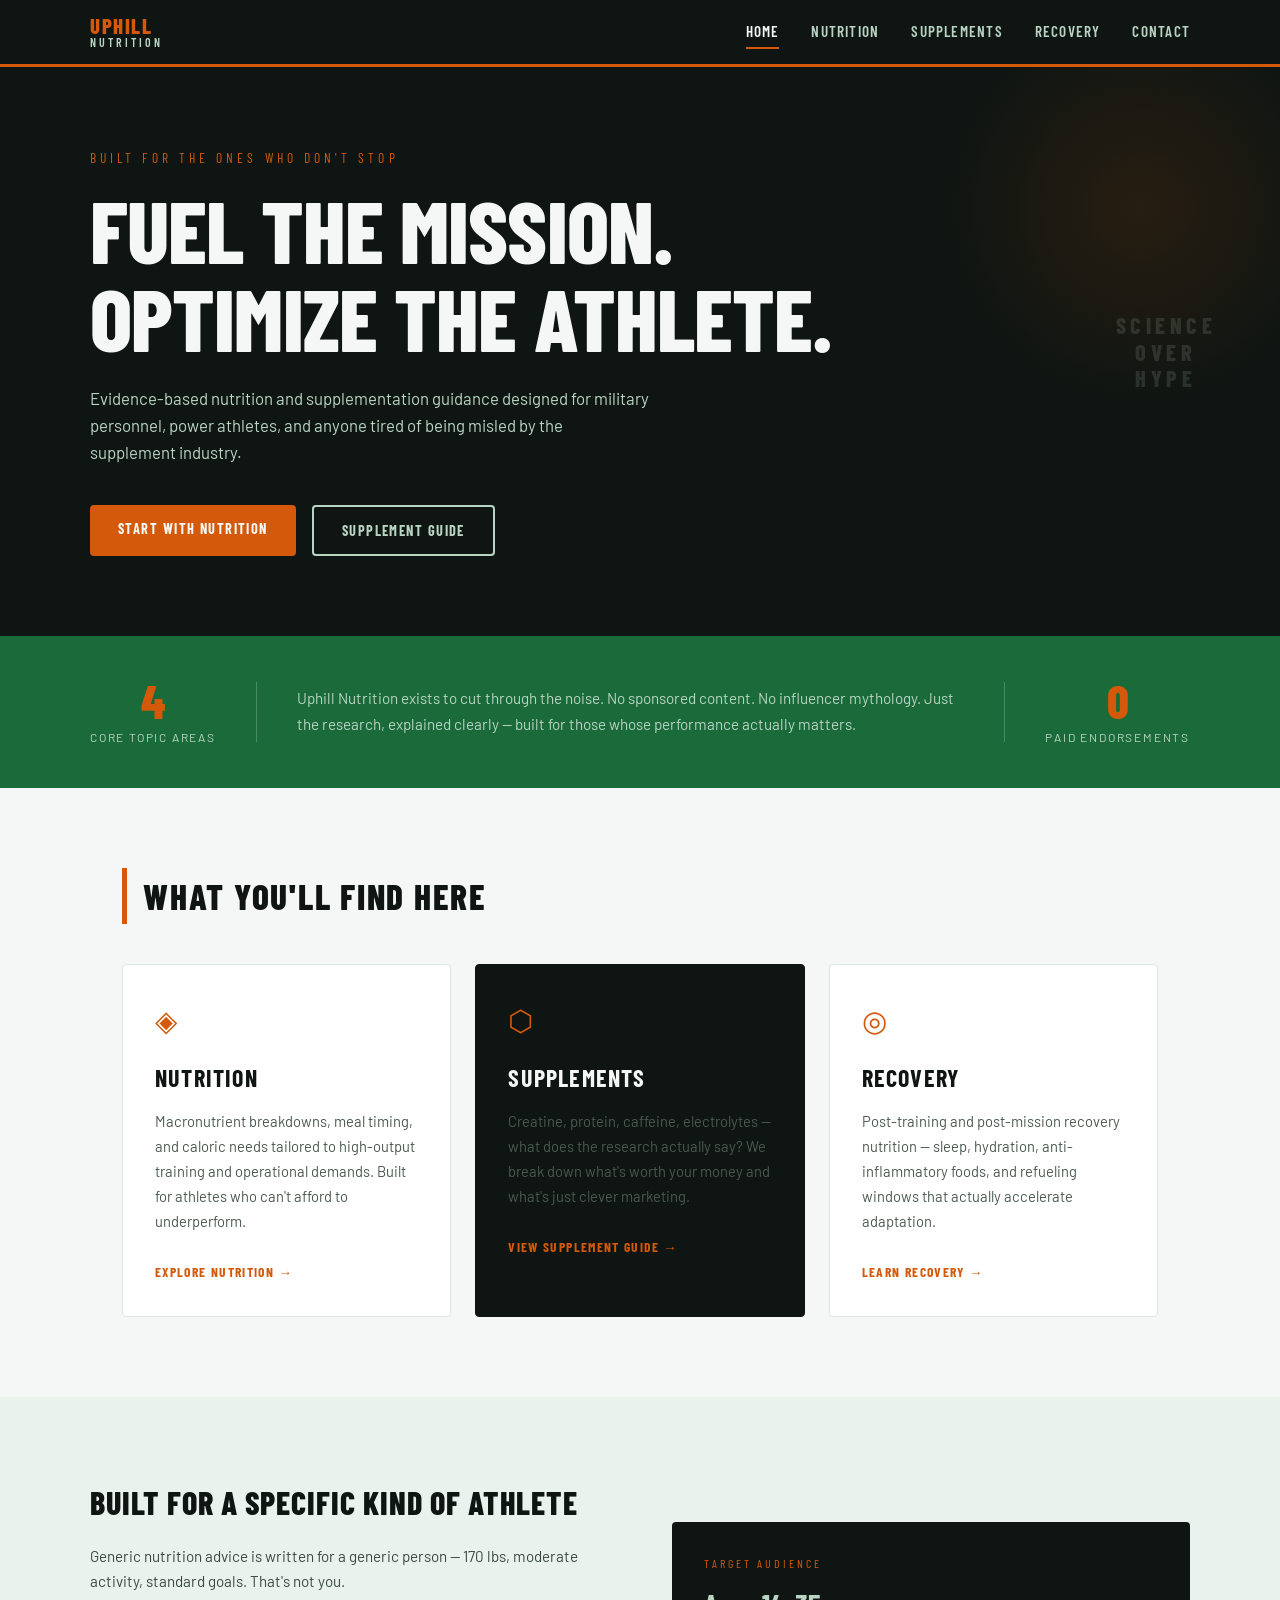
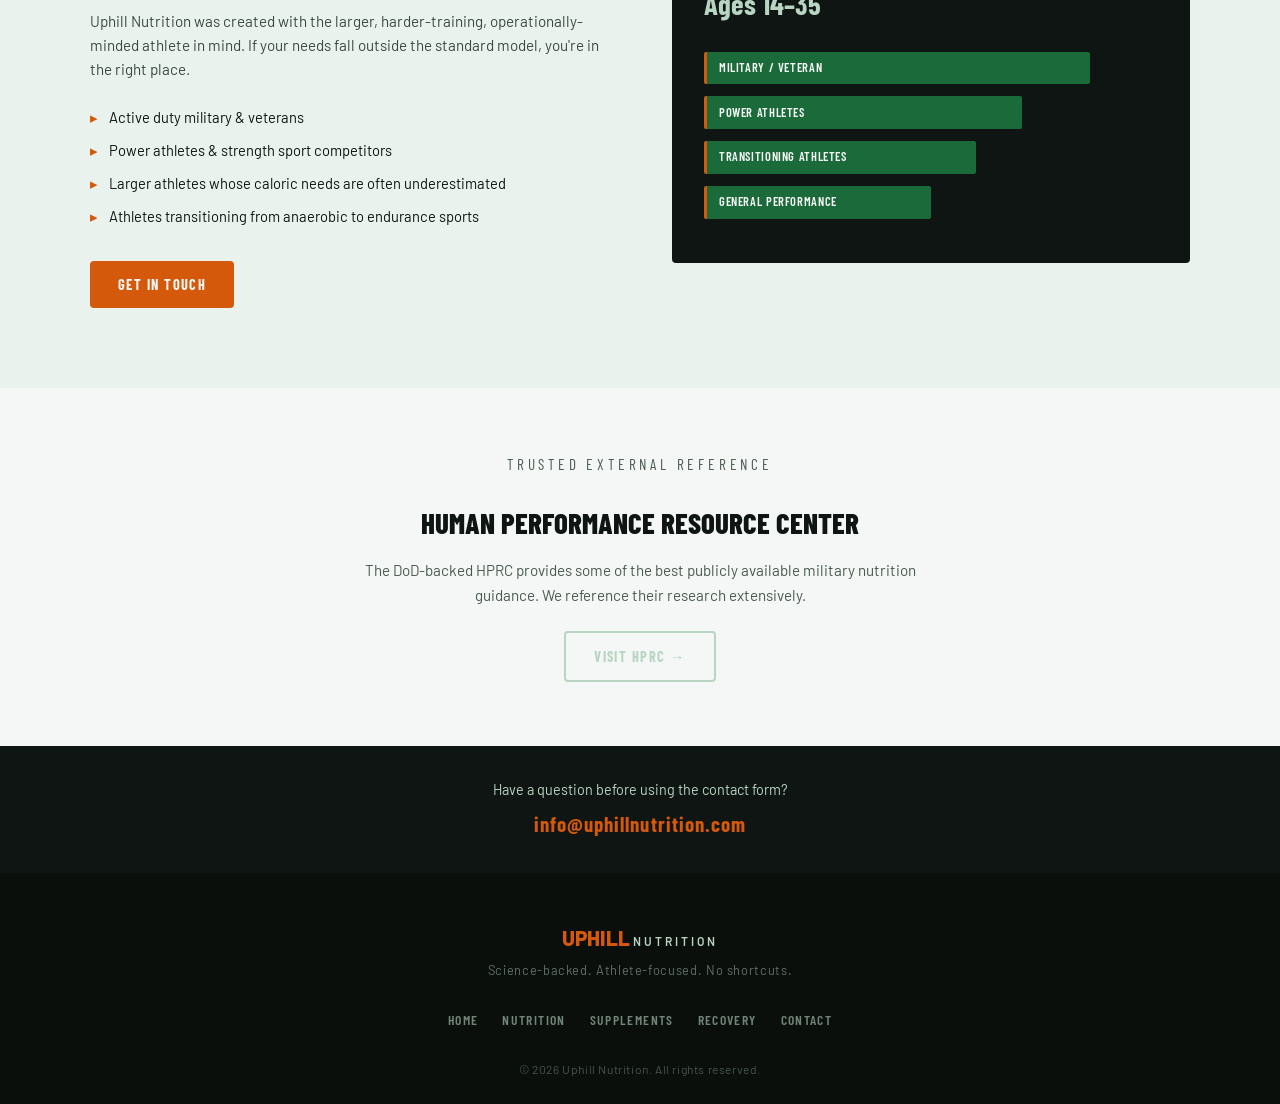
==== index.html @ 717323fa "Add files via upload HTML and CSS file uploaded" ====
<!DOCTYPE html>
<html lang="en">
<head>
  <meta charset="UTF-8">
  <meta name="viewport" content="width=device-width, initial-scale=1.0">
  <meta name="description" content="Uphill Nutrition — Evidence-based sports nutrition and supplementation guidance for military personnel and athletes.">
  <meta name="author" content="Darrian Hill">
  <meta name="keywords" content="sports nutrition, military fitness, supplements, creatine, protein, recovery, performance">
  <title>Uphill Nutrition | Home</title>
  <link rel="stylesheet" href="styles.css">
  <link rel="preconnect" href="https://fonts.googleapis.com">
  <link href="https://fonts.googleapis.com/css2?family=Barlow+Condensed:wght@400;600;700;800&family=Barlow:wght@400;500;600&display=swap" rel="stylesheet">
</head>
<body>

  <header>
    <div class="header-inner">
      <div class="logo">
        <span class="logo-up">UPHILL</span>
        <span class="logo-nutrition">NUTRITION</span>
      </div>
      <nav>
        <a href="index.html" class="active">Home</a>
        <a href="nutrition.html">Nutrition</a>
        <a href="supplements.html">Supplements</a>
        <a href="recovery.html">Recovery</a>
        <a href="contact.html">Contact</a>
      </nav>
    </div>
  </header>

  <main>

    <!-- Hero Section -->
    <section class="hero">
      <div class="hero-content">
        <p class="hero-label">Built for the ones who don't stop</p>
        <h1>Fuel the Mission.<br>Optimize the Athlete.</h1>
        <p class="hero-sub">
          Evidence-based nutrition and supplementation guidance designed for military personnel,
          power athletes, and anyone tired of being misled by the supplement industry.
        </p>
        <div class="hero-cta">
          <a href="nutrition.html" class="btn-primary">Start with Nutrition</a>
          <a href="supplements.html" class="btn-secondary">Supplement Guide</a>
        </div>
      </div>
      <div class="hero-badge">
        <span>Science</span>
        <span>Over</span>
        <span>Hype</span>
      </div>
    </section>

    <!-- Mission Strip -->
    <section class="mission-strip">
      <div class="strip-inner">
        <div class="strip-stat">
          <span class="stat-num">4</span>
          <span class="stat-label">Core Topic Areas</span>
        </div>
        <div class="strip-divider"></div>
        <div class="strip-text">
          Uphill Nutrition exists to cut through the noise. No sponsored content. No
          influencer mythology. Just the research, explained clearly — built for those
          whose performance actually matters.
        </div>
        <div class="strip-divider"></div>
        <div class="strip-stat">
          <span class="stat-num">0</span>
          <span class="stat-label">Paid Endorsements</span>
        </div>
      </div>
    </section>

    <!-- Page Cards -->
    <section class="cards-section">
      <h2 class="section-heading">What You'll Find Here</h2>

      <div class="cards-grid">

        <article class="card">
          <div class="card-icon">◈</div>
          <h3>Nutrition</h3>
          <p>
            Macronutrient breakdowns, meal timing, and caloric needs tailored to
            high-output training and operational demands. Built for athletes who
            can't afford to underperform.
          </p>
          <a href="nutrition.html" class="card-link">Explore Nutrition →</a>
        </article>

        <article class="card card-accent">
          <div class="card-icon">⬡</div>
          <h3>Supplements</h3>
          <p>
            Creatine, protein, caffeine, electrolytes — what does the research
            actually say? We break down what's worth your money and what's just
            clever marketing.
          </p>
          <a href="supplements.html" class="card-link">View Supplement Guide →</a>
        </article>

        <article class="card">
          <div class="card-icon">◎</div>
          <h3>Recovery</h3>
          <p>
            Post-training and post-mission recovery nutrition — sleep, hydration,
            anti-inflammatory foods, and refueling windows that actually accelerate
            adaptation.
          </p>
          <a href="recovery.html" class="card-link">Learn Recovery →</a>
        </article>

      </div>
    </section>

    <!-- Who We're For -->
    <section class="audience-section">
      <div class="audience-inner">
        <div class="audience-text">
          <h2>Built for a Specific Kind of Athlete</h2>
          <p>
            Generic nutrition advice is written for a generic person — 170 lbs, moderate
            activity, standard goals. That's not you.
          </p>
          <p>
            Uphill Nutrition was created with the larger, harder-training, operationally-
            minded athlete in mind. If your needs fall outside the standard model, you're
            in the right place.
          </p>
          <ul class="audience-list">
            <li>Active duty military &amp; veterans</li>
            <li>Power athletes &amp; strength sport competitors</li>
            <li>Larger athletes whose caloric needs are often underestimated</li>
            <li>Athletes transitioning from anaerobic to endurance sports</li>
          </ul>
          <a href="contact.html" class="btn-primary">Get in Touch</a>
        </div>
        <div class="audience-visual">
          <div class="visual-block">
            <div class="visual-label">TARGET AUDIENCE</div>
            <div class="visual-range">Ages 14–35</div>
            <div class="visual-bar-wrap">
              <div class="visual-bar" style="width: 85%">Military / Veteran</div>
            </div>
            <div class="visual-bar-wrap">
              <div class="visual-bar" style="width: 70%">Power Athletes</div>
            </div>
            <div class="visual-bar-wrap">
              <div class="visual-bar" style="width: 60%">Transitioning Athletes</div>
            </div>
            <div class="visual-bar-wrap">
              <div class="visual-bar" style="width: 50%">General Performance</div>
            </div>
          </div>
        </div>
      </div>
    </section>

    <!-- External Resource Callout -->
    <section class="resource-callout">
      <p class="resource-label">Trusted External Reference</p>
      <h3>Human Performance Resource Center</h3>
      <p>
        The DoD-backed HPRC provides some of the best publicly available military
        nutrition guidance. We reference their research extensively.
      </p>
      <a href="https://www.hprc-online.org" target="_blank" rel="noopener" class="btn-secondary">
        Visit HPRC →
      </a>
    </section>

    <!-- Email Contact Strip -->
    <section class="contact-strip">
      <p>Have a question before using the contact form?</p>
      <a href="mailto:info@uphillnutrition.com" class="email-link">info@uphillnutrition.com</a>
    </section>

  </main>

  <footer>
    <div class="footer-inner">
      <div class="footer-brand">
        <span class="logo-up">UPHILL</span>
        <span class="logo-nutrition">NUTRITION</span>
        <p>Science-backed. Athlete-focused. No shortcuts.</p>
      </div>
      <nav class="footer-nav">
        <a href="index.html">Home</a>
        <a href="nutrition.html">Nutrition</a>
        <a href="supplements.html">Supplements</a>
        <a href="recovery.html">Recovery</a>
        <a href="contact.html">Contact</a>
      </nav>
      <p class="footer-copy">&copy; 2026 Uphill Nutrition. All rights reserved.</p>
    </div>
  </footer>

</body>
</html>
---- styles.css ----
/* ============================================================
   Uphill Nutrition — styles.css
   CIS 300 | Darrian Hill | dnhill4
   ============================================================ */


:root {
  --text: #0f1512;
  --background: #f4f7f5;
  --primary: #1b6b3a;
  --secondary: #b8d4c3;
  --accent: #d4590a;

  --font-display: 'Barlow Condensed', sans-serif;
  --font-body: 'Barlow', sans-serif;

  --max-width: 1100px;
  --radius: 4px;
  --transition: 0.2s ease;
}


* {
  margin: 0;
  padding: 0;
  box-sizing: border-box;
}

body {
  font-family: var(--font-body);
  background-color: var(--background);
  color: var(--text);
  font-size: 1rem;
  line-height: 1.6;
}

img {
  max-width: 100%;
  display: block;
}

a {
  text-decoration: none;
  color: inherit;
}

ul {
  list-style: none;
}

/* --- Header ----------------------------------------------- */
header {
  background-color: var(--text);
  color: var(--background);
  padding: 0 2rem;
  position: sticky;
  top: 0;
  z-index: 100;
  border-bottom: 3px solid var(--accent);
}

.header-inner {
  max-width: var(--max-width);
  margin: 0 auto;
  display: flex;
  align-items: center;
  justify-content: space-between;
  height: 64px;
}

/* --- Logo -------------------------------------------------- */
.logo {
  display: flex;
  flex-direction: column;
  line-height: 1;
  font-family: var(--font-display);
  letter-spacing: 0.1em;
}

.logo-up {
  font-size: 1.3rem;
  font-weight: 800;
  color: var(--accent);
}

.logo-nutrition {
  font-size: 0.75rem;
  font-weight: 600;
  color: var(--secondary);
  letter-spacing: 0.25em;
}

/* --- Navigation -------------------------------------------- */
nav {
  display: flex;
  gap: 2rem;
  font-family: var(--font-display);
  font-weight: 600;
  font-size: 0.95rem;
  letter-spacing: 0.08em;
  text-transform: uppercase;
}

nav a {
  color: var(--secondary);
  padding: 4px 0;
  border-bottom: 2px solid transparent;
  transition: color var(--transition), border-color var(--transition);
}

nav a:hover,
nav a.active {
  color: var(--background);
  border-bottom-color: var(--accent);
}

/* --- Hero -------------------------------------------------- */
.hero {
  background-color: var(--text);
  color: var(--background);
  padding: 5rem 2rem;
  position: relative;
  overflow: hidden;
}

.hero::before {
  content: '';
  position: absolute;
  top: -60px;
  right: -60px;
  width: 400px;
  height: 400px;
  background: radial-gradient(circle, rgba(212, 89, 10, 0.12) 0%, transparent 70%);
  pointer-events: none;
}

.hero-content {
  max-width: var(--max-width);
  margin: 0 auto;
}

.hero-label {
  font-family: var(--font-display);
  font-size: 0.85rem;
  letter-spacing: 0.3em;
  text-transform: uppercase;
  color: var(--accent);
  margin-bottom: 1rem;
}

.hero h1 {
  font-family: var(--font-display);
  font-size: clamp(2.8rem, 7vw, 5.5rem);
  font-weight: 800;
  line-height: 1;
  letter-spacing: -0.01em;
  text-transform: uppercase;
  margin-bottom: 1.5rem;
}

.hero-sub {
  max-width: 560px;
  color: var(--secondary);
  font-size: 1.05rem;
  margin-bottom: 2.5rem;
}

.hero-cta {
  display: flex;
  gap: 1rem;
  flex-wrap: wrap;
}

.hero-badge {
  position: absolute;
  right: 4rem;
  top: 50%;
  transform: translateY(-50%);
  display: flex;
  flex-direction: column;
  align-items: center;
  font-family: var(--font-display);
  font-weight: 800;
  font-size: 1.4rem;
  letter-spacing: 0.2em;
  text-transform: uppercase;
  color: rgba(184, 212, 195, 0.15);
  line-height: 1.2;
}

/* --- Buttons ----------------------------------------------- */
.btn-primary {
  display: inline-block;
  background-color: var(--accent);
  color: var(--background);
  font-family: var(--font-display);
  font-weight: 700;
  font-size: 0.9rem;
  letter-spacing: 0.1em;
  text-transform: uppercase;
  padding: 0.75rem 1.75rem;
  border-radius: var(--radius);
  transition: background-color var(--transition), transform var(--transition);
}

.btn-primary:hover {
  background-color: #b84a06;
  transform: translateY(-2px);
}

.btn-secondary {
  display: inline-block;
  border: 2px solid var(--secondary);
  color: var(--secondary);
  font-family: var(--font-display);
  font-weight: 700;
  font-size: 0.9rem;
  letter-spacing: 0.1em;
  text-transform: uppercase;
  padding: 0.75rem 1.75rem;
  border-radius: var(--radius);
  transition: background-color var(--transition), color var(--transition);
}

.btn-secondary:hover {
  background-color: var(--secondary);
  color: var(--text);
}

/* --- Mission Strip ----------------------------------------- */
.mission-strip {
  background-color: var(--primary);
  color: var(--background);
  padding: 2.5rem 2rem;
}

.strip-inner {
  max-width: var(--max-width);
  margin: 0 auto;
  display: flex;
  align-items: center;
  gap: 2.5rem;
}

.strip-stat {
  display: flex;
  flex-direction: column;
  align-items: center;
  min-width: 100px;
  text-align: center;
}

.stat-num {
  font-family: var(--font-display);
  font-size: 3rem;
  font-weight: 800;
  color: var(--accent);
  line-height: 1;
}

.stat-label {
  font-size: 0.75rem;
  letter-spacing: 0.15em;
  text-transform: uppercase;
  color: var(--secondary);
  margin-top: 0.25rem;
}

.strip-divider {
  width: 1px;
  height: 60px;
  background-color: rgba(184, 212, 195, 0.3);
  flex-shrink: 0;
}

.strip-text {
  font-size: 0.95rem;
  color: var(--secondary);
  flex: 1;
  line-height: 1.7;
}

/* --- Cards Section ----------------------------------------- */
.cards-section {
  padding: 5rem 2rem;
  max-width: var(--max-width);
  margin: 0 auto;
}

.section-heading {
  font-family: var(--font-display);
  font-size: 2.2rem;
  font-weight: 800;
  text-transform: uppercase;
  letter-spacing: 0.05em;
  margin-bottom: 2.5rem;
  color: var(--text);
  border-left: 5px solid var(--accent);
  padding-left: 1rem;
}

.cards-grid {
  display: grid;
  grid-template-columns: repeat(3, 1fr);
  gap: 1.5rem;
}

/* --- Card -------------------------------------------------- */
.card {
  background-color: #ffffff;
  border: 1px solid #dde8e2;
  border-radius: var(--radius);
  padding: 2rem;
  transition: transform var(--transition), box-shadow var(--transition);
}

.card:hover {
  transform: translateY(-4px);
  box-shadow: 0 12px 32px rgba(27, 107, 58, 0.1);
}

.card-accent {
  background-color: var(--text);
  color: var(--background);
  border-color: var(--text);
}

.card-accent p {
  color: var(--secondary);
}

.card-icon {
  font-size: 1.8rem;
  color: var(--accent);
  margin-bottom: 1rem;
}

.card h3 {
  font-family: var(--font-display);
  font-size: 1.5rem;
  font-weight: 700;
  text-transform: uppercase;
  letter-spacing: 0.05em;
  margin-bottom: 0.75rem;
}

.card p {
  font-size: 0.92rem;
  color: #4a5a50;
  line-height: 1.7;
  margin-bottom: 1.5rem;
}

.card-link {
  font-family: var(--font-display);
  font-weight: 700;
  font-size: 0.85rem;
  letter-spacing: 0.1em;
  text-transform: uppercase;
  color: var(--accent);
  border-bottom: 1px solid transparent;
  transition: border-color var(--transition);
}

.card-link:hover {
  border-bottom-color: var(--accent);
}

/* --- Audience Section -------------------------------------- */
.audience-section {
  background-color: #eaf2ed;
  padding: 5rem 2rem;
}

.audience-inner {
  max-width: var(--max-width);
  margin: 0 auto;
  display: grid;
  grid-template-columns: 1fr 1fr;
  gap: 4rem;
  align-items: center;
}

.audience-text h2 {
  font-family: var(--font-display);
  font-size: 2rem;
  font-weight: 800;
  text-transform: uppercase;
  letter-spacing: 0.03em;
  margin-bottom: 1rem;
  color: var(--text);
}

.audience-text p {
  color: #3a4a40;
  margin-bottom: 1rem;
  font-size: 0.95rem;
}

.audience-list {
  margin: 1.5rem 0 2rem;
  display: flex;
  flex-direction: column;
  gap: 0.6rem;
}

.audience-list li {
  font-size: 0.92rem;
  color: var(--text);
  padding-left: 1.2rem;
  position: relative;
}

.audience-list li::before {
  content: '▸';
  position: absolute;
  left: 0;
  color: var(--accent);
}

/* --- Visual Block ------------------------------------------ */
.visual-block {
  background-color: var(--text);
  color: var(--background);
  border-radius: var(--radius);
  padding: 2rem;
}

.visual-label {
  font-family: var(--font-display);
  font-size: 0.75rem;
  letter-spacing: 0.25em;
  text-transform: uppercase;
  color: var(--accent);
  margin-bottom: 0.5rem;
}

.visual-range {
  font-family: var(--font-display);
  font-size: 1.8rem;
  font-weight: 700;
  color: var(--secondary);
  margin-bottom: 1.5rem;
}

.visual-bar-wrap {
  margin-bottom: 0.75rem;
}

.visual-bar {
  background-color: var(--primary);
  color: var(--background);
  font-size: 0.78rem;
  font-family: var(--font-display);
  font-weight: 600;
  letter-spacing: 0.05em;
  text-transform: uppercase;
  padding: 0.4rem 0.75rem;
  border-radius: 2px;
  border-left: 3px solid var(--accent);
  transition: width var(--transition);
}

/* --- Resource Callout -------------------------------------- */
.resource-callout {
  text-align: center;
  padding: 4rem 2rem;
  max-width: 640px;
  margin: 0 auto;
}

.resource-label {
  font-family: var(--font-display);
  font-size: 0.75rem;
  letter-spacing: 0.25em;
  text-transform: uppercase;
  color: var(--accent);
  margin-bottom: 0.5rem;
}

.resource-callout h3 {
  font-family: var(--font-display);
  font-size: 1.8rem;
  font-weight: 800;
  text-transform: uppercase;
  margin-bottom: 0.75rem;
}

.resource-callout p {
  color: #4a5a50;
  margin-bottom: 1.5rem;
  font-size: 0.95rem;
}

/* --- Contact Strip ----------------------------------------- */
.contact-strip {
  background-color: var(--text);
  color: var(--secondary);
  text-align: center;
  padding: 2rem;
  font-size: 0.9rem;
}

.email-link {
  display: block;
  font-family: var(--font-display);
  font-size: 1.3rem;
  font-weight: 700;
  color: var(--accent);
  letter-spacing: 0.05em;
  margin-top: 0.4rem;
  transition: color var(--transition);
}

.email-link:hover {
  color: #ff7a3a;
}

/* --- Footer ------------------------------------------------ */
footer {
  background-color: #0a0f0c;
  color: var(--secondary);
  padding: 3rem 2rem 1.5rem;
}

.footer-inner {
  max-width: var(--max-width);
  margin: 0 auto;
  display: flex;
  flex-direction: column;
  align-items: center;
  gap: 1.5rem;
  text-align: center;
}

.footer-brand p {
  font-size: 0.8rem;
  color: rgba(184, 212, 195, 0.5);
  margin-top: 0.4rem;
  letter-spacing: 0.05em;
}

.footer-nav {
  display: flex;
  gap: 1.5rem;
  font-family: var(--font-display);
  font-size: 0.85rem;
  font-weight: 600;
  letter-spacing: 0.1em;
  text-transform: uppercase;
}

.footer-nav a {
  color: rgba(184, 212, 195, 0.6);
  transition: color var(--transition);
}

.footer-nav a:hover {
  color: var(--background);
}

.footer-copy {
  font-size: 0.75rem;
  color: rgba(184, 212, 195, 0.35);
  letter-spacing: 0.05em;
}
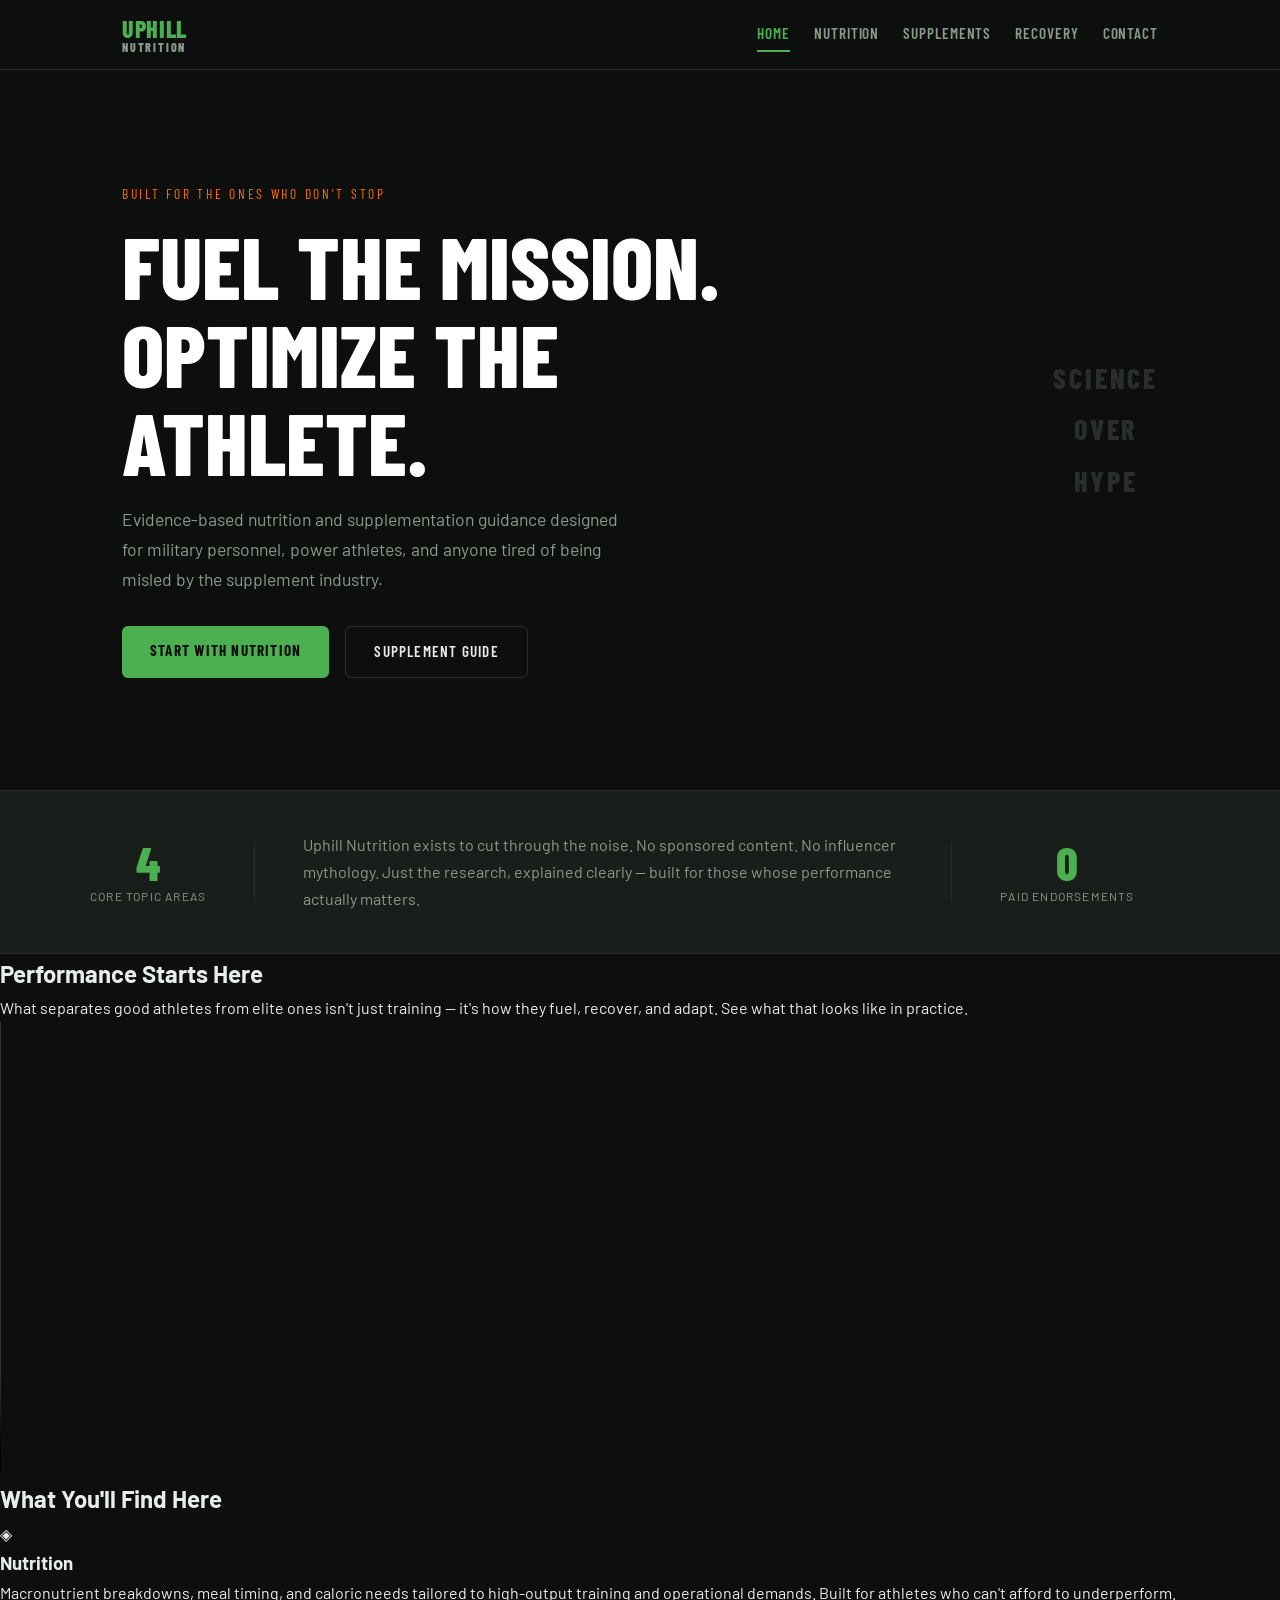
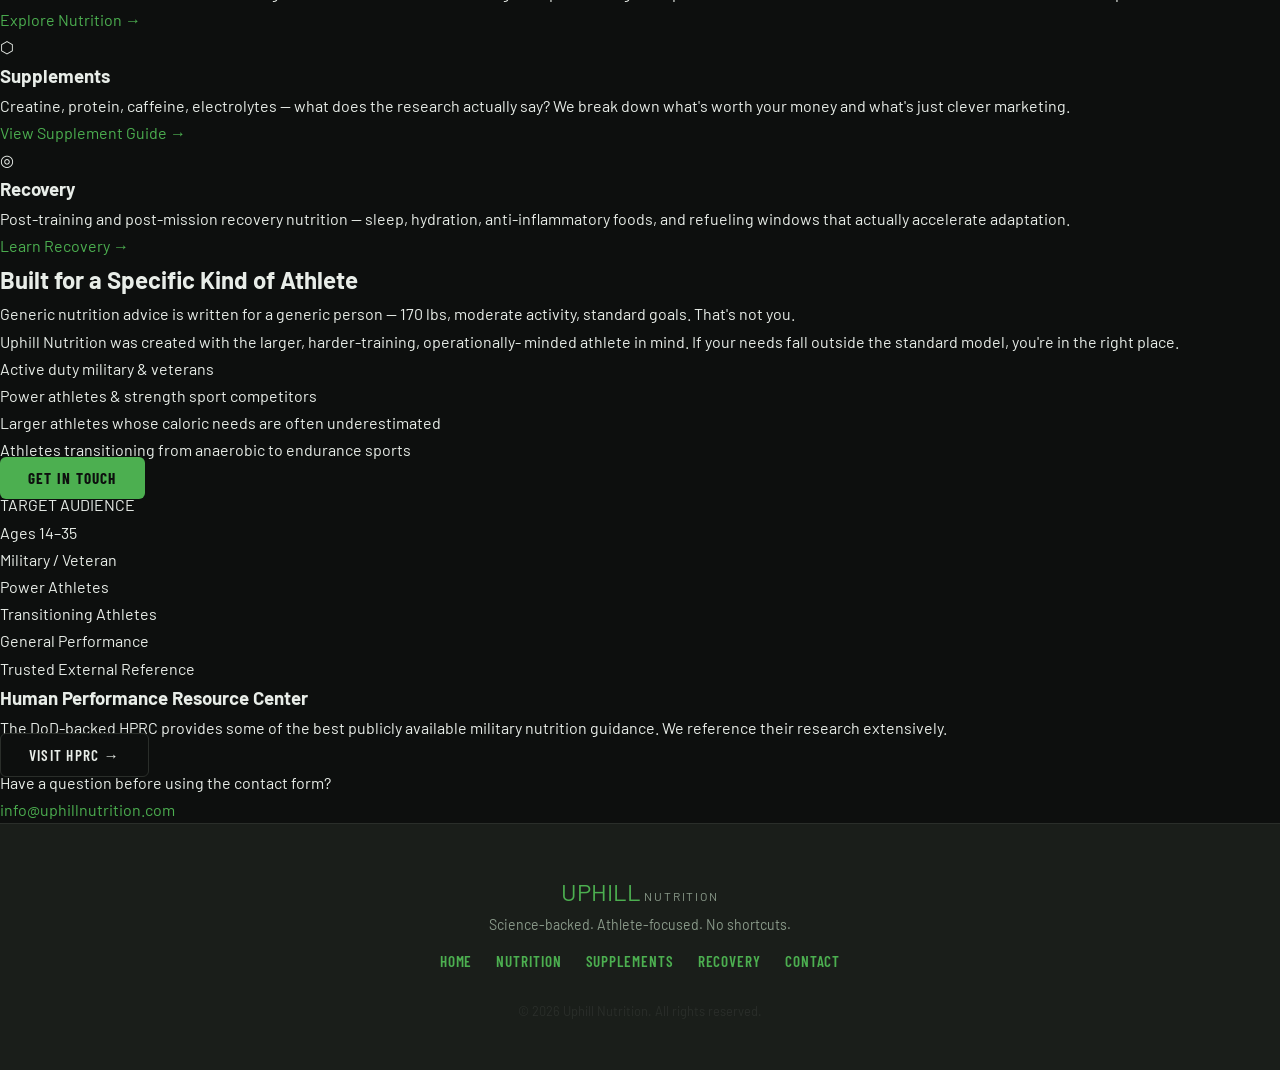
==== commit 1efb1373: "Update index.html" ====
--- a/index.html
+++ b/index.html
@@ -10,9 +10,19 @@
   <link rel="stylesheet" href="styles.css">
   <link rel="preconnect" href="https://fonts.googleapis.com">
   <link href="https://fonts.googleapis.com/css2?family=Barlow+Condensed:wght@400;600;700;800&family=Barlow:wght@400;500;600&display=swap" rel="stylesheet">
+ 
+  <!-- Google Analytics -->
+  <script async src="https://www.googletagmanager.com/gtag/js?id=G-QLV8TB758B"></script>
+  <script>
+    window.dataLayer = window.dataLayer || [];
+    function gtag(){dataLayer.push(arguments);}
+    gtag('js', new Date());
+    gtag('config', 'G-QLV8TB758B');
+  </script>
+ 
 </head>
 <body>
-
+ 
   <header>
     <div class="header-inner">
       <div class="logo">
@@ -28,9 +38,9 @@
       </nav>
     </div>
   </header>
-
+ 
   <main>
-
+ 
     <!-- Hero Section -->
     <section class="hero">
       <div class="hero-content">
@@ -51,7 +61,7 @@
         <span>Hype</span>
       </div>
     </section>
-
+ 
     <!-- Mission Strip -->
     <section class="mission-strip">
       <div class="strip-inner">
@@ -72,13 +82,30 @@
         </div>
       </div>
     </section>
-
+ 
+    <!-- Video Section -->
+    <section class="video-section">
+      <div class="video-inner">
+        <h2 class="section-heading">Performance Starts Here</h2>
+        <p class="video-sub">
+          What separates good athletes from elite ones isn't just training — it's how they fuel,
+          recover, and adapt. See what that looks like in practice.
+        </p>
+        <div class="video-wrap">
+          <video width="900" controls>
+            <source src="videos/athlete-training.mp4" type="video/mp4">
+            Your browser does not support the video tag. Please update your browser to view this content.
+          </video>
+        </div>
+      </div>
+    </section>
+ 
     <!-- Page Cards -->
     <section class="cards-section">
       <h2 class="section-heading">What You'll Find Here</h2>
-
+ 
       <div class="cards-grid">
-
+ 
         <article class="card">
           <div class="card-icon">◈</div>
           <h3>Nutrition</h3>
@@ -89,7 +116,7 @@
           </p>
           <a href="nutrition.html" class="card-link">Explore Nutrition →</a>
         </article>
-
+ 
         <article class="card card-accent">
           <div class="card-icon">⬡</div>
           <h3>Supplements</h3>
@@ -100,7 +127,7 @@
           </p>
           <a href="supplements.html" class="card-link">View Supplement Guide →</a>
         </article>
-
+ 
         <article class="card">
           <div class="card-icon">◎</div>
           <h3>Recovery</h3>
@@ -111,10 +138,10 @@
           </p>
           <a href="recovery.html" class="card-link">Learn Recovery →</a>
         </article>
-
-      </div>
-    </section>
-
+ 
+      </div>
+    </section>
+ 
     <!-- Who We're For -->
     <section class="audience-section">
       <div class="audience-inner">
@@ -157,7 +184,7 @@
         </div>
       </div>
     </section>
-
+ 
     <!-- External Resource Callout -->
     <section class="resource-callout">
       <p class="resource-label">Trusted External Reference</p>
@@ -170,15 +197,15 @@
         Visit HPRC →
       </a>
     </section>
-
+ 
     <!-- Email Contact Strip -->
     <section class="contact-strip">
       <p>Have a question before using the contact form?</p>
       <a href="mailto:info@uphillnutrition.com" class="email-link">info@uphillnutrition.com</a>
     </section>
-
+ 
   </main>
-
+ 
   <footer>
     <div class="footer-inner">
       <div class="footer-brand">
@@ -196,6 +223,6 @@
       <p class="footer-copy">&copy; 2026 Uphill Nutrition. All rights reserved.</p>
     </div>
   </footer>
-
+ 
 </body>
 </html>
--- a/styles.css
+++ b/styles.css
@@ -1,37 +1,48 @@
 /* ============================================================
-   Uphill Nutrition — styles.css
-   CIS 300 | Darrian Hill | dnhill4
-   ============================================================ */
-
-
+   UPHILL NUTRITION — styles.css
+   Author: Darrian Hill (dnhill4)
+   CIS 300 | Elva Lin
+   ============================================================ */
+
+/* --- CSS Custom Properties (Variables) --- */
 :root {
-  --text: #0f1512;
-  --background: #f4f7f5;
-  --primary: #1b6b3a;
-  --secondary: #b8d4c3;
-  --accent: #d4590a;
-
-  --font-display: 'Barlow Condensed', sans-serif;
-  --font-body: 'Barlow', sans-serif;
-
-  --max-width: 1100px;
-  --radius: 4px;
-  --transition: 0.2s ease;
-}
-
-
-* {
+  --color-bg:          #0d0f0e;
+  --color-bg-alt:      #141714;
+  --color-surface:     #1a1e1a;
+  --color-border:      #2a2e2a;
+  --color-primary:     #4caf50;
+  --color-primary-dk:  #388e3c;
+  --color-accent:      #ff6f00;
+  --color-accent-lt:   #ffa040;
+  --color-text:        #e8ede8;
+  --color-text-muted:  #8a9a8a;
+  --color-white:       #ffffff;
+
+  --font-display:      'Barlow Condensed', sans-serif;
+  --font-body:         'Barlow', sans-serif;
+
+  --radius:            6px;
+  --max-width:         1100px;
+  --header-h:          70px;
+}
+
+/* --- Reset & Base --- */
+*, *::before, *::after {
+  box-sizing: border-box;
   margin: 0;
   padding: 0;
-  box-sizing: border-box;
+}
+
+html {
+  scroll-behavior: smooth;
 }
 
 body {
+  background-color: var(--color-bg);
+  color: var(--color-text);
   font-family: var(--font-body);
-  background-color: var(--background);
-  color: var(--text);
-  font-size: 1rem;
-  line-height: 1.6;
+  font-size: 16px;
+  line-height: 1.7;
 }
 
 img {
@@ -40,197 +51,193 @@
 }
 
 a {
+  color: var(--color-primary);
   text-decoration: none;
-  color: inherit;
+}
+
+a:hover {
+  color: var(--color-accent-lt);
 }
 
 ul {
   list-style: none;
 }
 
-/* --- Header ----------------------------------------------- */
+/* ============================================================
+   HEADER & NAV
+   ============================================================ */
 header {
-  background-color: var(--text);
-  color: var(--background);
-  padding: 0 2rem;
   position: sticky;
   top: 0;
   z-index: 100;
-  border-bottom: 3px solid var(--accent);
+  background-color: var(--color-bg);
+  border-bottom: 1px solid var(--color-border);
+  height: var(--header-h);
 }
 
 .header-inner {
   max-width: var(--max-width);
   margin: 0 auto;
+  padding: 0 2rem;
+  height: 100%;
   display: flex;
   align-items: center;
   justify-content: space-between;
-  height: 64px;
-}
-
-/* --- Logo -------------------------------------------------- */
+}
+
 .logo {
   display: flex;
   flex-direction: column;
   line-height: 1;
   font-family: var(--font-display);
-  letter-spacing: 0.1em;
+  font-weight: 800;
+  letter-spacing: 0.04em;
 }
 
 .logo-up {
-  font-size: 1.3rem;
-  font-weight: 800;
-  color: var(--accent);
+  font-size: 1.5rem;
+  color: var(--color-primary);
 }
 
 .logo-nutrition {
   font-size: 0.75rem;
+  color: var(--color-text-muted);
+  letter-spacing: 0.15em;
+}
+
+nav {
+  display: flex;
+  gap: 1.5rem;
+}
+
+nav a {
+  font-family: var(--font-display);
   font-weight: 600;
-  color: var(--secondary);
-  letter-spacing: 0.25em;
-}
-
-/* --- Navigation -------------------------------------------- */
-nav {
-  display: flex;
+  font-size: 0.95rem;
+  letter-spacing: 0.06em;
+  text-transform: uppercase;
+  color: var(--color-text-muted);
+  padding: 0.25rem 0;
+  border-bottom: 2px solid transparent;
+  transition: color 0.2s, border-color 0.2s;
+}
+
+nav a:hover {
+  color: var(--color-text);
+  border-bottom-color: var(--color-primary);
+}
+
+nav a.active {
+  color: var(--color-primary);
+  border-bottom-color: var(--color-primary);
+}
+
+/* ============================================================
+   INDEX HERO
+   ============================================================ */
+.hero {
+  min-height: 80vh;
+  display: flex;
+  align-items: center;
+  padding: 5rem 2rem;
+  max-width: var(--max-width);
+  margin: 0 auto;
   gap: 2rem;
+  justify-content: space-between;
+}
+
+.hero-content {
+  max-width: 620px;
+}
+
+.hero-label {
+  font-family: var(--font-display);
+  font-size: 0.85rem;
+  letter-spacing: 0.2em;
+  text-transform: uppercase;
+  color: var(--color-accent);
+  margin-bottom: 1rem;
+}
+
+.hero h1 {
+  font-family: var(--font-display);
+  font-size: clamp(3rem, 7vw, 5.5rem);
+  font-weight: 800;
+  line-height: 1.0;
+  text-transform: uppercase;
+  color: var(--color-white);
+  margin-bottom: 1.25rem;
+}
+
+.hero-sub {
+  font-size: 1.1rem;
+  color: var(--color-text-muted);
+  max-width: 520px;
+  margin-bottom: 2rem;
+}
+
+.hero-cta {
+  display: flex;
+  gap: 1rem;
+  flex-wrap: wrap;
+}
+
+.btn-primary {
+  background-color: var(--color-primary);
+  color: var(--color-bg);
+  font-family: var(--font-display);
+  font-weight: 700;
+  font-size: 0.95rem;
+  letter-spacing: 0.08em;
+  text-transform: uppercase;
+  padding: 0.75rem 1.75rem;
+  border-radius: var(--radius);
+  transition: background-color 0.2s;
+}
+
+.btn-primary:hover {
+  background-color: var(--color-primary-dk);
+  color: var(--color-white);
+}
+
+.btn-secondary {
+  border: 1px solid var(--color-border);
+  color: var(--color-text);
   font-family: var(--font-display);
   font-weight: 600;
   font-size: 0.95rem;
   letter-spacing: 0.08em;
   text-transform: uppercase;
-}
-
-nav a {
-  color: var(--secondary);
-  padding: 4px 0;
-  border-bottom: 2px solid transparent;
-  transition: color var(--transition), border-color var(--transition);
-}
-
-nav a:hover,
-nav a.active {
-  color: var(--background);
-  border-bottom-color: var(--accent);
-}
-
-/* --- Hero -------------------------------------------------- */
-.hero {
-  background-color: var(--text);
-  color: var(--background);
-  padding: 5rem 2rem;
-  position: relative;
-  overflow: hidden;
-}
-
-.hero::before {
-  content: '';
-  position: absolute;
-  top: -60px;
-  right: -60px;
-  width: 400px;
-  height: 400px;
-  background: radial-gradient(circle, rgba(212, 89, 10, 0.12) 0%, transparent 70%);
-  pointer-events: none;
-}
-
-.hero-content {
-  max-width: var(--max-width);
-  margin: 0 auto;
-}
-
-.hero-label {
-  font-family: var(--font-display);
-  font-size: 0.85rem;
-  letter-spacing: 0.3em;
-  text-transform: uppercase;
-  color: var(--accent);
-  margin-bottom: 1rem;
-}
-
-.hero h1 {
-  font-family: var(--font-display);
-  font-size: clamp(2.8rem, 7vw, 5.5rem);
-  font-weight: 800;
-  line-height: 1;
-  letter-spacing: -0.01em;
-  text-transform: uppercase;
-  margin-bottom: 1.5rem;
-}
-
-.hero-sub {
-  max-width: 560px;
-  color: var(--secondary);
-  font-size: 1.05rem;
-  margin-bottom: 2.5rem;
-}
-
-.hero-cta {
-  display: flex;
-  gap: 1rem;
-  flex-wrap: wrap;
-}
-
-.hero-badge {
-  position: absolute;
-  right: 4rem;
-  top: 50%;
-  transform: translateY(-50%);
-  display: flex;
-  flex-direction: column;
-  align-items: center;
-  font-family: var(--font-display);
-  font-weight: 800;
-  font-size: 1.4rem;
-  letter-spacing: 0.2em;
-  text-transform: uppercase;
-  color: rgba(184, 212, 195, 0.15);
-  line-height: 1.2;
-}
-
-/* --- Buttons ----------------------------------------------- */
-.btn-primary {
-  display: inline-block;
-  background-color: var(--accent);
-  color: var(--background);
-  font-family: var(--font-display);
-  font-weight: 700;
-  font-size: 0.9rem;
-  letter-spacing: 0.1em;
-  text-transform: uppercase;
   padding: 0.75rem 1.75rem;
   border-radius: var(--radius);
-  transition: background-color var(--transition), transform var(--transition);
-}
-
-.btn-primary:hover {
-  background-color: #b84a06;
-  transform: translateY(-2px);
-}
-
-.btn-secondary {
-  display: inline-block;
-  border: 2px solid var(--secondary);
-  color: var(--secondary);
-  font-family: var(--font-display);
-  font-weight: 700;
-  font-size: 0.9rem;
+  transition: border-color 0.2s, color 0.2s;
+}
+
+.btn-secondary:hover {
+  border-color: var(--color-primary);
+  color: var(--color-primary);
+}
+
+.hero-badge {
+  display: flex;
+  flex-direction: column;
+  align-items: center;
+  gap: 0.25rem;
+  font-family: var(--font-display);
+  font-weight: 800;
+  font-size: 1.75rem;
   letter-spacing: 0.1em;
   text-transform: uppercase;
-  padding: 0.75rem 1.75rem;
-  border-radius: var(--radius);
-  transition: background-color var(--transition), color var(--transition);
-}
-
-.btn-secondary:hover {
-  background-color: var(--secondary);
-  color: var(--text);
-}
-
-/* --- Mission Strip ----------------------------------------- */
+  color: var(--color-border);
+}
+
+/* ============================================================
+   MISSION STRIP
+   ============================================================ */
 .mission-strip {
-  background-color: var(--primary);
-  color: var(--background);
+  background-color: var(--color-surface);
+  border-top: 1px solid var(--color-border);
+  border-bottom: 1px solid var(--color-border);
   padding: 2.5rem 2rem;
 }
 
@@ -239,288 +246,494 @@
   margin: 0 auto;
   display: flex;
   align-items: center;
-  gap: 2.5rem;
+  gap: 3rem;
 }
 
 .strip-stat {
   display: flex;
   flex-direction: column;
   align-items: center;
-  min-width: 100px;
-  text-align: center;
+  min-width: 80px;
 }
 
 .stat-num {
   font-family: var(--font-display);
   font-size: 3rem;
   font-weight: 800;
-  color: var(--accent);
+  color: var(--color-primary);
   line-height: 1;
 }
 
 .stat-label {
   font-size: 0.75rem;
-  letter-spacing: 0.15em;
-  text-transform: uppercase;
-  color: var(--secondary);
-  margin-top: 0.25rem;
+  letter-spacing: 0.1em;
+  text-transform: uppercase;
+  color: var(--color-text-muted);
 }
 
 .strip-divider {
   width: 1px;
   height: 60px;
-  background-color: rgba(184, 212, 195, 0.3);
-  flex-shrink: 0;
+  background-color: var(--color-border);
 }
 
 .strip-text {
-  font-size: 0.95rem;
-  color: var(--secondary);
-  flex: 1;
-  line-height: 1.7;
-}
-
-/* --- Cards Section ----------------------------------------- */
-.cards-section {
+  color: var(--color-text-muted);
+  max-width: 600px;
+  font-size: 1rem;
+}
+
+/* ============================================================
+   CONTENT SECTIONS (shared)
+   ============================================================ */
+.content-section {
   padding: 5rem 2rem;
+}
+
+.content-section.alt-bg {
+  background-color: var(--color-bg-alt);
+}
+
+.section-inner {
   max-width: var(--max-width);
   margin: 0 auto;
 }
 
-.section-heading {
-  font-family: var(--font-display);
-  font-size: 2.2rem;
-  font-weight: 800;
-  text-transform: uppercase;
-  letter-spacing: 0.05em;
-  margin-bottom: 2.5rem;
-  color: var(--text);
-  border-left: 5px solid var(--accent);
-  padding-left: 1rem;
-}
-
-.cards-grid {
+.section-header {
+  margin-bottom: 3rem;
+}
+
+.section-header h2 {
+  font-family: var(--font-display);
+  font-size: clamp(2rem, 4vw, 2.75rem);
+  font-weight: 800;
+  text-transform: uppercase;
+  color: var(--color-white);
+  margin-bottom: 0.75rem;
+}
+
+.section-sub {
+  color: var(--color-text-muted);
+  max-width: 600px;
+  font-size: 1rem;
+}
+
+/* ============================================================
+   PAGE HERO (inner pages)
+   ============================================================ */
+.page-hero {
+  padding: 5rem 2rem 4rem;
+  border-bottom: 1px solid var(--color-border);
+  background: linear-gradient(135deg, var(--color-bg) 60%, var(--color-surface));
+}
+
+.page-hero-content {
+  max-width: var(--max-width);
+  margin: 0 auto;
+}
+
+.page-label {
+  display: block;
+  font-family: var(--font-display);
+  font-size: 0.85rem;
+  letter-spacing: 0.2em;
+  text-transform: uppercase;
+  color: var(--color-accent);
+  margin-bottom: 0.75rem;
+}
+
+.page-hero h1 {
+  font-family: var(--font-display);
+  font-size: clamp(2.5rem, 6vw, 4.5rem);
+  font-weight: 800;
+  text-transform: uppercase;
+  color: var(--color-white);
+  line-height: 1;
+  margin-bottom: 1rem;
+}
+
+.page-hero p {
+  color: var(--color-text-muted);
+  max-width: 560px;
+  font-size: 1.05rem;
+}
+
+.supp-hero {
+  background: linear-gradient(135deg, var(--color-bg) 50%, #1a1400);
+}
+
+/* ============================================================
+   MACRO CARDS (Nutrition page)
+   ============================================================ */
+.card-grid {
   display: grid;
-  grid-template-columns: repeat(3, 1fr);
+  grid-template-columns: repeat(auto-fit, minmax(280px, 1fr));
   gap: 1.5rem;
 }
 
-/* --- Card -------------------------------------------------- */
-.card {
-  background-color: #ffffff;
-  border: 1px solid #dde8e2;
+.macro-card {
+  background-color: var(--color-surface);
+  border: 1px solid var(--color-border);
   border-radius: var(--radius);
   padding: 2rem;
-  transition: transform var(--transition), box-shadow var(--transition);
-}
-
-.card:hover {
-  transform: translateY(-4px);
-  box-shadow: 0 12px 32px rgba(27, 107, 58, 0.1);
-}
-
-.card-accent {
-  background-color: var(--text);
-  color: var(--background);
-  border-color: var(--text);
-}
-
-.card-accent p {
-  color: var(--secondary);
-}
-
-.card-icon {
-  font-size: 1.8rem;
-  color: var(--accent);
+}
+
+.macro-icon {
+  width: 48px;
+  height: 48px;
+  border-radius: 50%;
+  display: flex;
+  align-items: center;
+  justify-content: center;
+  font-family: var(--font-display);
+  font-size: 1.5rem;
+  font-weight: 800;
   margin-bottom: 1rem;
 }
 
-.card h3 {
-  font-family: var(--font-display);
-  font-size: 1.5rem;
-  font-weight: 700;
-  text-transform: uppercase;
-  letter-spacing: 0.05em;
+.protein-icon {
+  background-color: rgba(76, 175, 80, 0.15);
+  color: var(--color-primary);
+}
+
+.carb-icon {
+  background-color: rgba(255, 111, 0, 0.15);
+  color: var(--color-accent);
+}
+
+.fat-icon {
+  background-color: rgba(100, 160, 200, 0.15);
+  color: #64a0c8;
+}
+
+.macro-card h3 {
+  font-family: var(--font-display);
+  font-size: 1.4rem;
+  font-weight: 700;
+  text-transform: uppercase;
+  color: var(--color-white);
   margin-bottom: 0.75rem;
 }
 
-.card p {
-  font-size: 0.92rem;
-  color: #4a5a50;
-  line-height: 1.7;
-  margin-bottom: 1.5rem;
-}
-
-.card-link {
-  font-family: var(--font-display);
-  font-weight: 700;
-  font-size: 0.85rem;
-  letter-spacing: 0.1em;
-  text-transform: uppercase;
-  color: var(--accent);
-  border-bottom: 1px solid transparent;
-  transition: border-color var(--transition);
-}
-
-.card-link:hover {
-  border-bottom-color: var(--accent);
-}
-
-/* --- Audience Section -------------------------------------- */
-.audience-section {
-  background-color: #eaf2ed;
-  padding: 5rem 2rem;
-}
-
-.audience-inner {
-  max-width: var(--max-width);
-  margin: 0 auto;
+.macro-card p {
+  color: var(--color-text-muted);
+  margin-bottom: 1rem;
+  font-size: 0.95rem;
+}
+
+.macro-list li {
+  font-size: 0.9rem;
+  color: var(--color-text-muted);
+  padding: 0.3rem 0;
+  padding-left: 1rem;
+  border-left: 2px solid var(--color-primary);
+  margin-bottom: 0.4rem;
+}
+
+/* ============================================================
+   TWO COLUMN LAYOUT (Nutrition - meal timing)
+   ============================================================ */
+.two-col {
   display: grid;
   grid-template-columns: 1fr 1fr;
-  gap: 4rem;
-  align-items: center;
-}
-
-.audience-text h2 {
-  font-family: var(--font-display);
-  font-size: 2rem;
-  font-weight: 800;
-  text-transform: uppercase;
-  letter-spacing: 0.03em;
+  gap: 3rem;
+  align-items: start;
+}
+
+.col-text h2 {
+  font-family: var(--font-display);
+  font-size: clamp(1.75rem, 3vw, 2.5rem);
+  font-weight: 800;
+  text-transform: uppercase;
+  color: var(--color-white);
   margin-bottom: 1rem;
-  color: var(--text);
-}
-
-.audience-text p {
-  color: #3a4a40;
+}
+
+.col-text h3 {
+  font-family: var(--font-display);
+  font-size: 1.1rem;
+  font-weight: 700;
+  text-transform: uppercase;
+  color: var(--color-primary);
+  margin-top: 1.5rem;
+  margin-bottom: 0.4rem;
+}
+
+.col-text p {
+  color: var(--color-text-muted);
+  font-size: 0.95rem;
+}
+
+/* Timing Chart */
+.timing-chart {
+  background-color: var(--color-surface);
+  border: 1px solid var(--color-border);
+  border-radius: var(--radius);
+  padding: 1.5rem;
+  display: flex;
+  flex-direction: column;
+  gap: 1.25rem;
+}
+
+.timing-row {
+  display: grid;
+  grid-template-columns: 70px 1fr;
+  gap: 0.75rem;
+  align-items: center;
+}
+
+.timing-label {
+  font-family: var(--font-display);
+  font-size: 0.85rem;
+  font-weight: 700;
+  text-transform: uppercase;
+  color: var(--color-text-muted);
+  letter-spacing: 0.05em;
+}
+
+.timing-bar {
+  height: 8px;
+  border-radius: 4px;
+  margin-bottom: 0.2rem;
+}
+
+.bar-low    { background-color: var(--color-border); width: 35%; }
+.bar-moderate { background-color: var(--color-primary-dk); width: 55%; }
+.bar-high   { background-color: var(--color-primary); width: 75%; }
+.bar-peak   { background-color: var(--color-accent); width: 100%; }
+
+.timing-note {
+  grid-column: 2;
+  font-size: 0.82rem;
+  color: var(--color-text-muted);
+  margin-top: -0.5rem;
+}
+
+/* ============================================================
+   GOAL CARDS (Nutrition page)
+   ============================================================ */
+.goal-grid {
+  display: grid;
+  grid-template-columns: repeat(auto-fit, minmax(260px, 1fr));
+  gap: 1.5rem;
+  margin-bottom: 2.5rem;
+}
+
+.goal-card {
+  background-color: var(--color-surface);
+  border: 1px solid var(--color-border);
+  border-radius: var(--radius);
+  padding: 1.75rem;
+}
+
+.goal-tag {
+  display: inline-block;
+  font-family: var(--font-display);
+  font-size: 0.75rem;
+  font-weight: 700;
+  letter-spacing: 0.12em;
+  text-transform: uppercase;
+  padding: 0.25rem 0.6rem;
+  border-radius: 3px;
+  margin-bottom: 0.75rem;
+}
+
+.goal-tag.build    { background-color: rgba(76, 175, 80, 0.15); color: var(--color-primary); }
+.goal-tag.cut      { background-color: rgba(255, 111, 0, 0.15); color: var(--color-accent); }
+.goal-tag.maintain { background-color: rgba(255, 255, 255, 0.05); color: var(--color-text-muted); }
+
+.goal-card h3 {
+  font-family: var(--font-display);
+  font-size: 1.3rem;
+  font-weight: 700;
+  text-transform: uppercase;
+  color: var(--color-white);
+  margin-bottom: 0.5rem;
+}
+
+.goal-card p {
+  color: var(--color-text-muted);
+  font-size: 0.92rem;
+}
+
+/* Resource Link */
+.resource-link {
+  background-color: var(--color-surface);
+  border-left: 3px solid var(--color-primary);
+  padding: 1rem 1.25rem;
+  border-radius: 0 var(--radius) var(--radius) 0;
+  font-size: 0.92rem;
+  color: var(--color-text-muted);
+}
+
+.resource-link a {
+  color: var(--color-primary);
+  font-weight: 600;
+}
+
+/* ============================================================
+   SUPPLEMENTS PAGE
+   ============================================================ */
+
+/* Tier Legend */
+.tier-legend {
+  display: flex;
+  align-items: center;
+  gap: 1.25rem;
+  flex-wrap: wrap;
+  padding: 1.5rem;
+  background-color: var(--color-surface);
+  border: 1px solid var(--color-border);
+  border-radius: var(--radius);
+  color: var(--color-text-muted);
+  font-size: 0.92rem;
+}
+
+.tier-badge {
+  display: inline-flex;
+  align-items: center;
+  font-family: var(--font-display);
+  font-size: 0.75rem;
+  font-weight: 700;
+  letter-spacing: 0.1em;
+  padding: 0.25rem 0.6rem;
+  border-radius: 3px;
+  white-space: nowrap;
+}
+
+.tier-1 { background-color: rgba(76, 175, 80, 0.2); color: var(--color-primary); }
+.tier-2 { background-color: rgba(255, 111, 0, 0.2); color: var(--color-accent-lt); }
+.tier-3 { background-color: rgba(255,255,255,0.05); color: var(--color-text-muted); }
+
+.tier-heading {
+  font-family: var(--font-display);
+  font-size: clamp(1.5rem, 3vw, 2.25rem);
+  font-weight: 800;
+  text-transform: uppercase;
+  color: var(--color-white);
+  margin-bottom: 2rem;
+  display: flex;
+  align-items: center;
+  gap: 1rem;
+}
+
+/* Supplement Cards */
+.supp-grid {
+  display: grid;
+  grid-template-columns: repeat(auto-fit, minmax(280px, 1fr));
+  gap: 1.5rem;
+}
+
+.two-col-supp {
+  grid-template-columns: repeat(auto-fit, minmax(300px, 1fr));
+}
+
+.supp-card {
+  background-color: var(--color-surface);
+  border: 1px solid var(--color-border);
+  border-radius: var(--radius);
+  padding: 1.75rem;
+}
+
+.tier2-card {
+  border-top: 2px solid var(--color-accent);
+}
+
+.supp-header {
+  display: flex;
+  justify-content: space-between;
+  align-items: flex-start;
+  margin-bottom: 0.75rem;
+  gap: 0.5rem;
+  flex-wrap: wrap;
+}
+
+.supp-header h3 {
+  font-family: var(--font-display);
+  font-size: 1.3rem;
+  font-weight: 700;
+  text-transform: uppercase;
+  color: var(--color-white);
+}
+
+.supp-tag {
+  font-family: var(--font-display);
+  font-size: 0.72rem;
+  font-weight: 600;
+  letter-spacing: 0.08em;
+  text-transform: uppercase;
+  color: var(--color-primary);
+  background-color: rgba(76, 175, 80, 0.1);
+  padding: 0.2rem 0.5rem;
+  border-radius: 3px;
+  white-space: nowrap;
+}
+
+.supp-card p {
+  color: var(--color-text-muted);
+  font-size: 0.92rem;
   margin-bottom: 1rem;
-  font-size: 0.95rem;
-}
-
-.audience-list {
-  margin: 1.5rem 0 2rem;
+}
+
+.supp-details {
+  border-top: 1px solid var(--color-border);
+  padding-top: 0.75rem;
   display: flex;
   flex-direction: column;
-  gap: 0.6rem;
-}
-
-.audience-list li {
+  gap: 0.5rem;
+}
+
+.detail-row {
+  display: grid;
+  grid-template-columns: 70px 1fr;
+  gap: 0.5rem;
+  font-size: 0.88rem;
+  color: var(--color-text-muted);
+}
+
+.detail-label {
+  font-family: var(--font-display);
+  font-weight: 700;
+  text-transform: uppercase;
+  font-size: 0.75rem;
+  letter-spacing: 0.06em;
+  color: var(--color-accent-lt);
+}
+
+/* Skip Grid */
+.skip-grid {
+  display: grid;
+  grid-template-columns: repeat(auto-fit, minmax(220px, 1fr));
+  gap: 1rem;
+  margin-bottom: 2rem;
+}
+
+.skip-item {
+  background-color: var(--color-surface);
+  border: 1px solid var(--color-border);
+  border-radius: var(--radius);
+  padding: 1.25rem;
   font-size: 0.92rem;
-  color: var(--text);
-  padding-left: 1.2rem;
-  position: relative;
-}
-
-.audience-list li::before {
-  content: '▸';
-  position: absolute;
-  left: 0;
-  color: var(--accent);
-}
-
-/* --- Visual Block ------------------------------------------ */
-.visual-block {
-  background-color: var(--text);
-  color: var(--background);
-  border-radius: var(--radius);
-  padding: 2rem;
-}
-
-.visual-label {
-  font-family: var(--font-display);
-  font-size: 0.75rem;
-  letter-spacing: 0.25em;
-  text-transform: uppercase;
-  color: var(--accent);
-  margin-bottom: 0.5rem;
-}
-
-.visual-range {
-  font-family: var(--font-display);
-  font-size: 1.8rem;
-  font-weight: 700;
-  color: var(--secondary);
-  margin-bottom: 1.5rem;
-}
-
-.visual-bar-wrap {
-  margin-bottom: 0.75rem;
-}
-
-.visual-bar {
-  background-color: var(--primary);
-  color: var(--background);
-  font-size: 0.78rem;
-  font-family: var(--font-display);
-  font-weight: 600;
-  letter-spacing: 0.05em;
-  text-transform: uppercase;
-  padding: 0.4rem 0.75rem;
-  border-radius: 2px;
-  border-left: 3px solid var(--accent);
-  transition: width var(--transition);
-}
-
-/* --- Resource Callout -------------------------------------- */
-.resource-callout {
+  color: var(--color-text-muted);
+}
+
+.skip-item strong {
+  display: block;
+  color: var(--color-white);
+  font-family: var(--font-display);
+  font-size: 1rem;
+  text-transform: uppercase;
+  margin-bottom: 0.3rem;
+}
+
+/* ============================================================
+   FOOTER
+   ============================================================ */
+footer {
+  background-color: var(--color-surface);
+  border-top: 1px solid var(--color-border);
+  padding: 3rem 2rem;
   text-align: center;
-  padding: 4rem 2rem;
-  max-width: 640px;
-  margin: 0 auto;
-}
-
-.resource-label {
-  font-family: var(--font-display);
-  font-size: 0.75rem;
-  letter-spacing: 0.25em;
-  text-transform: uppercase;
-  color: var(--accent);
-  margin-bottom: 0.5rem;
-}
-
-.resource-callout h3 {
-  font-family: var(--font-display);
-  font-size: 1.8rem;
-  font-weight: 800;
-  text-transform: uppercase;
-  margin-bottom: 0.75rem;
-}
-
-.resource-callout p {
-  color: #4a5a50;
-  margin-bottom: 1.5rem;
-  font-size: 0.95rem;
-}
-
-/* --- Contact Strip ----------------------------------------- */
-.contact-strip {
-  background-color: var(--text);
-  color: var(--secondary);
-  text-align: center;
-  padding: 2rem;
-  font-size: 0.9rem;
-}
-
-.email-link {
-  display: block;
-  font-family: var(--font-display);
-  font-size: 1.3rem;
-  font-weight: 700;
-  color: var(--accent);
-  letter-spacing: 0.05em;
-  margin-top: 0.4rem;
-  transition: color var(--transition);
-}
-
-.email-link:hover {
-  color: #ff7a3a;
-}
-
-/* --- Footer ------------------------------------------------ */
-footer {
-  background-color: #0a0f0c;
-  color: var(--secondary);
-  padding: 3rem 2rem 1.5rem;
 }
 
 .footer-inner {
@@ -529,38 +742,33 @@
   display: flex;
   flex-direction: column;
   align-items: center;
-  gap: 1.5rem;
-  text-align: center;
-}
-
-.footer-brand p {
+  gap: 0.5rem;
+}
+
+.footer-logo {
+  font-family: var(--font-display);
+  font-weight: 800;
+  font-size: 1.1rem;
+  letter-spacing: 0.15em;
+  color: var(--color-primary);
+  margin-bottom: 0.25rem;
+}
+
+footer p {
+  color: var(--color-text-muted);
+  font-size: 0.88rem;
+}
+
+footer a {
+  color: var(--color-primary);
+}
+
+footer a:hover {
+  color: var(--color-accent-lt);
+}
+
+.footer-copy {
+  margin-top: 0.75rem;
   font-size: 0.8rem;
-  color: rgba(184, 212, 195, 0.5);
-  margin-top: 0.4rem;
-  letter-spacing: 0.05em;
-}
-
-.footer-nav {
-  display: flex;
-  gap: 1.5rem;
-  font-family: var(--font-display);
-  font-size: 0.85rem;
-  font-weight: 600;
-  letter-spacing: 0.1em;
-  text-transform: uppercase;
-}
-
-.footer-nav a {
-  color: rgba(184, 212, 195, 0.6);
-  transition: color var(--transition);
-}
-
-.footer-nav a:hover {
-  color: var(--background);
-}
-
-.footer-copy {
-  font-size: 0.75rem;
-  color: rgba(184, 212, 195, 0.35);
-  letter-spacing: 0.05em;
-}
+  color: var(--color-border);
+}
